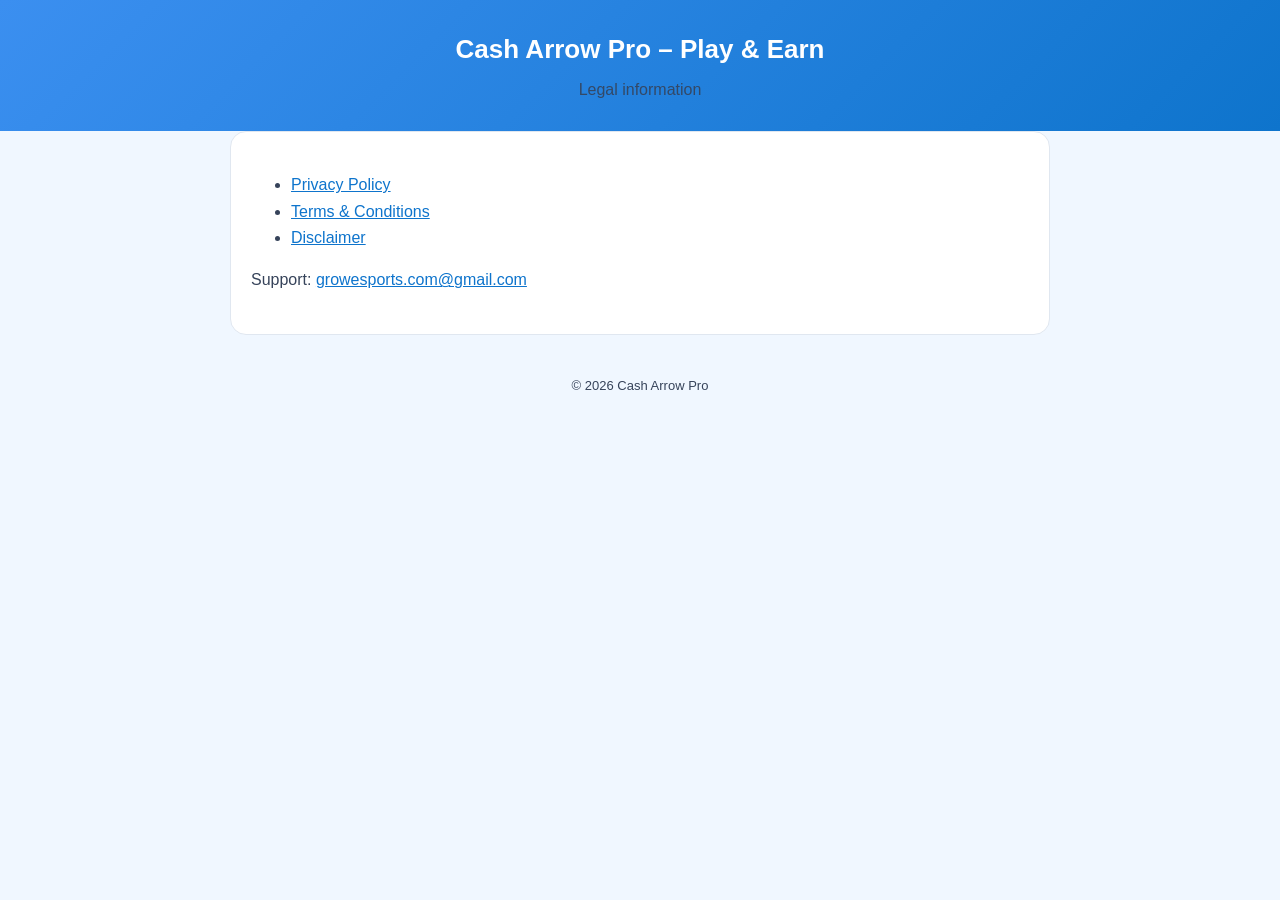
==== index.html @ 1b76504b "Cash Arrow Pro privacy policy, terms and disclaimer" ====
<!doctype html>
<html lang="en">
<head>
<meta charset="utf-8">
<meta name="viewport" content="width=device-width, initial-scale=1">
<title>Cash Arrow Pro – Legal</title>
<link rel="stylesheet" href="style.css">
</head>
<body>
<header>
  <h1>Cash Arrow Pro – Play &amp; Earn</h1>
  <p>Legal information</p>
</header>
<main>
<ul>
  <li><a href="privacy.html">Privacy Policy</a></li>
  <li><a href="terms.html">Terms &amp; Conditions</a></li>
  <li><a href="disclaimer.html">Disclaimer</a></li>
</ul>
<p>Support: <a href="mailto:growesports.com@gmail.com">growesports.com@gmail.com</a></p>
</main>
<footer>© 2026 Cash Arrow Pro</footer>
</body>
</html>
---- style.css ----
:root {
  --bg: #f0f7ff;
  --card: #ffffff;
  --ink: #131a2e;
  --soft: #36435a;
  --primary: #0e74cc;
  --line: #e0e7f0;
}
@media (prefers-color-scheme: dark) {
  :root {
    --bg: #0b1430;
    --card: #131f44;
    --ink: #eef3ff;
    --soft: #b9c6e6;
    --primary: #6cb4ff;
    --line: #26386b;
  }
}
* { box-sizing: border-box; }
body {
  margin: 0;
  background: var(--bg);
  color: var(--ink);
  font: 16px/1.65 -apple-system, BlinkMacSystemFont, "Segoe UI", Roboto, Helvetica, Arial, sans-serif;
}
header {
  background: linear-gradient(135deg, #3b8ff0, #0e74cc);
  color: #fff;
  padding: 28px 16px;
  text-align: center;
}
header h1 { margin: 0; font-size: 26px; }
header p { margin: 6px 0 0; opacity: .9; }
nav { text-align: center; padding: 12px 16px; }
nav a { color: var(--primary); margin: 0 10px; font-weight: 600; text-decoration: none; }
main {
  max-width: 820px;
  margin: 0 auto 40px;
  padding: 24px 20px;
  background: var(--card);
  border: 1px solid var(--line);
  border-radius: 16px;
}
@media (max-width: 860px) { main { margin: 0 16px 40px; } }
h2 { color: var(--primary); margin-top: 28px; font-size: 20px; }
p, li { color: var(--soft); }
strong { color: var(--ink); }
a { color: var(--primary); }
.updated { font-size: 14px; color: var(--soft); }
footer { text-align: center; font-size: 13px; color: var(--soft); padding: 0 16px 32px; }
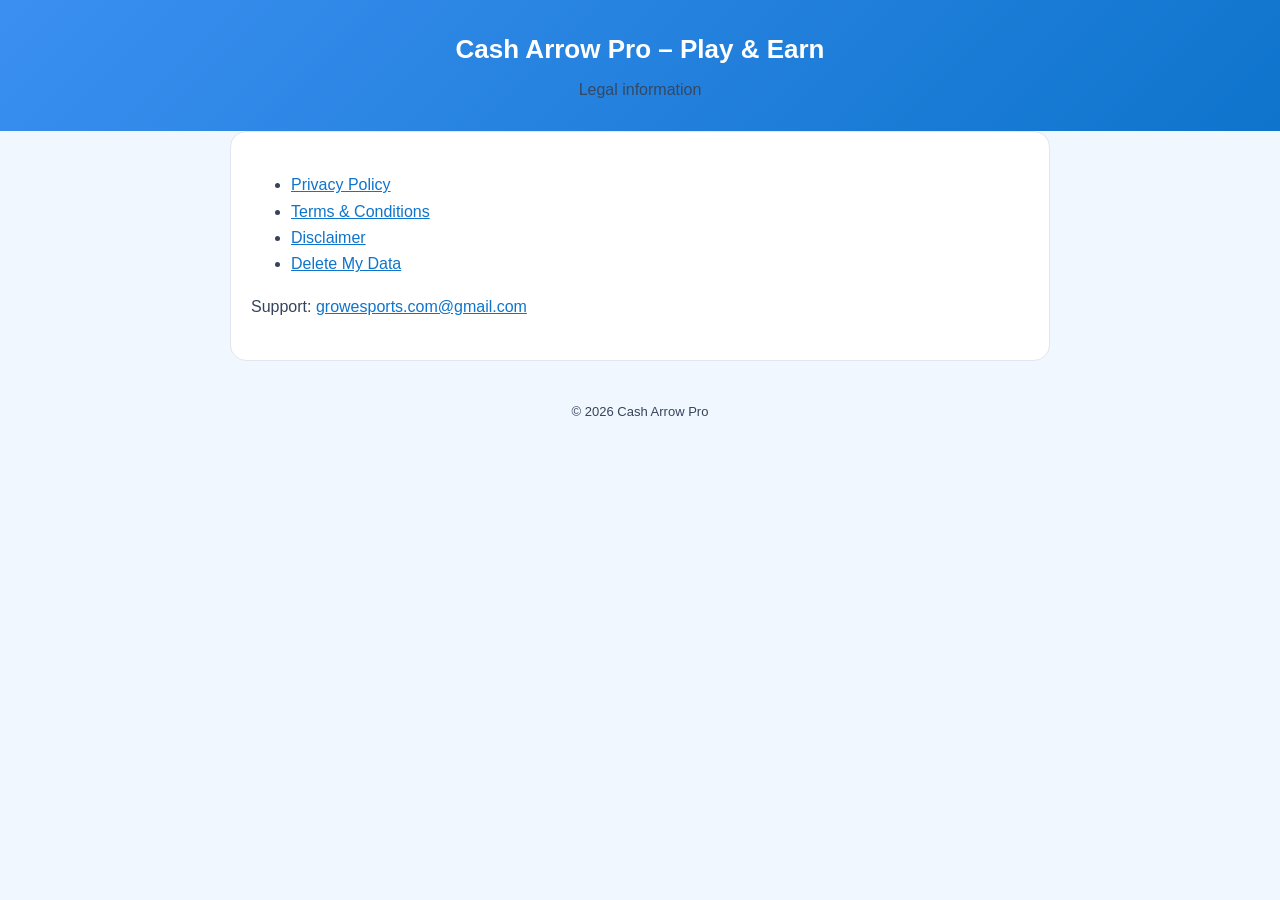
==== commit e17907f5: "Add data deletion page" ====
--- a/index.html
+++ b/index.html
@@ -16,6 +16,7 @@
   <li><a href="privacy.html">Privacy Policy</a></li>
   <li><a href="terms.html">Terms &amp; Conditions</a></li>
   <li><a href="disclaimer.html">Disclaimer</a></li>
+  <li><a href="delete-data.html">Delete My Data</a></li>
 </ul>
 <p>Support: <a href="mailto:growesports.com@gmail.com">growesports.com@gmail.com</a></p>
 </main>
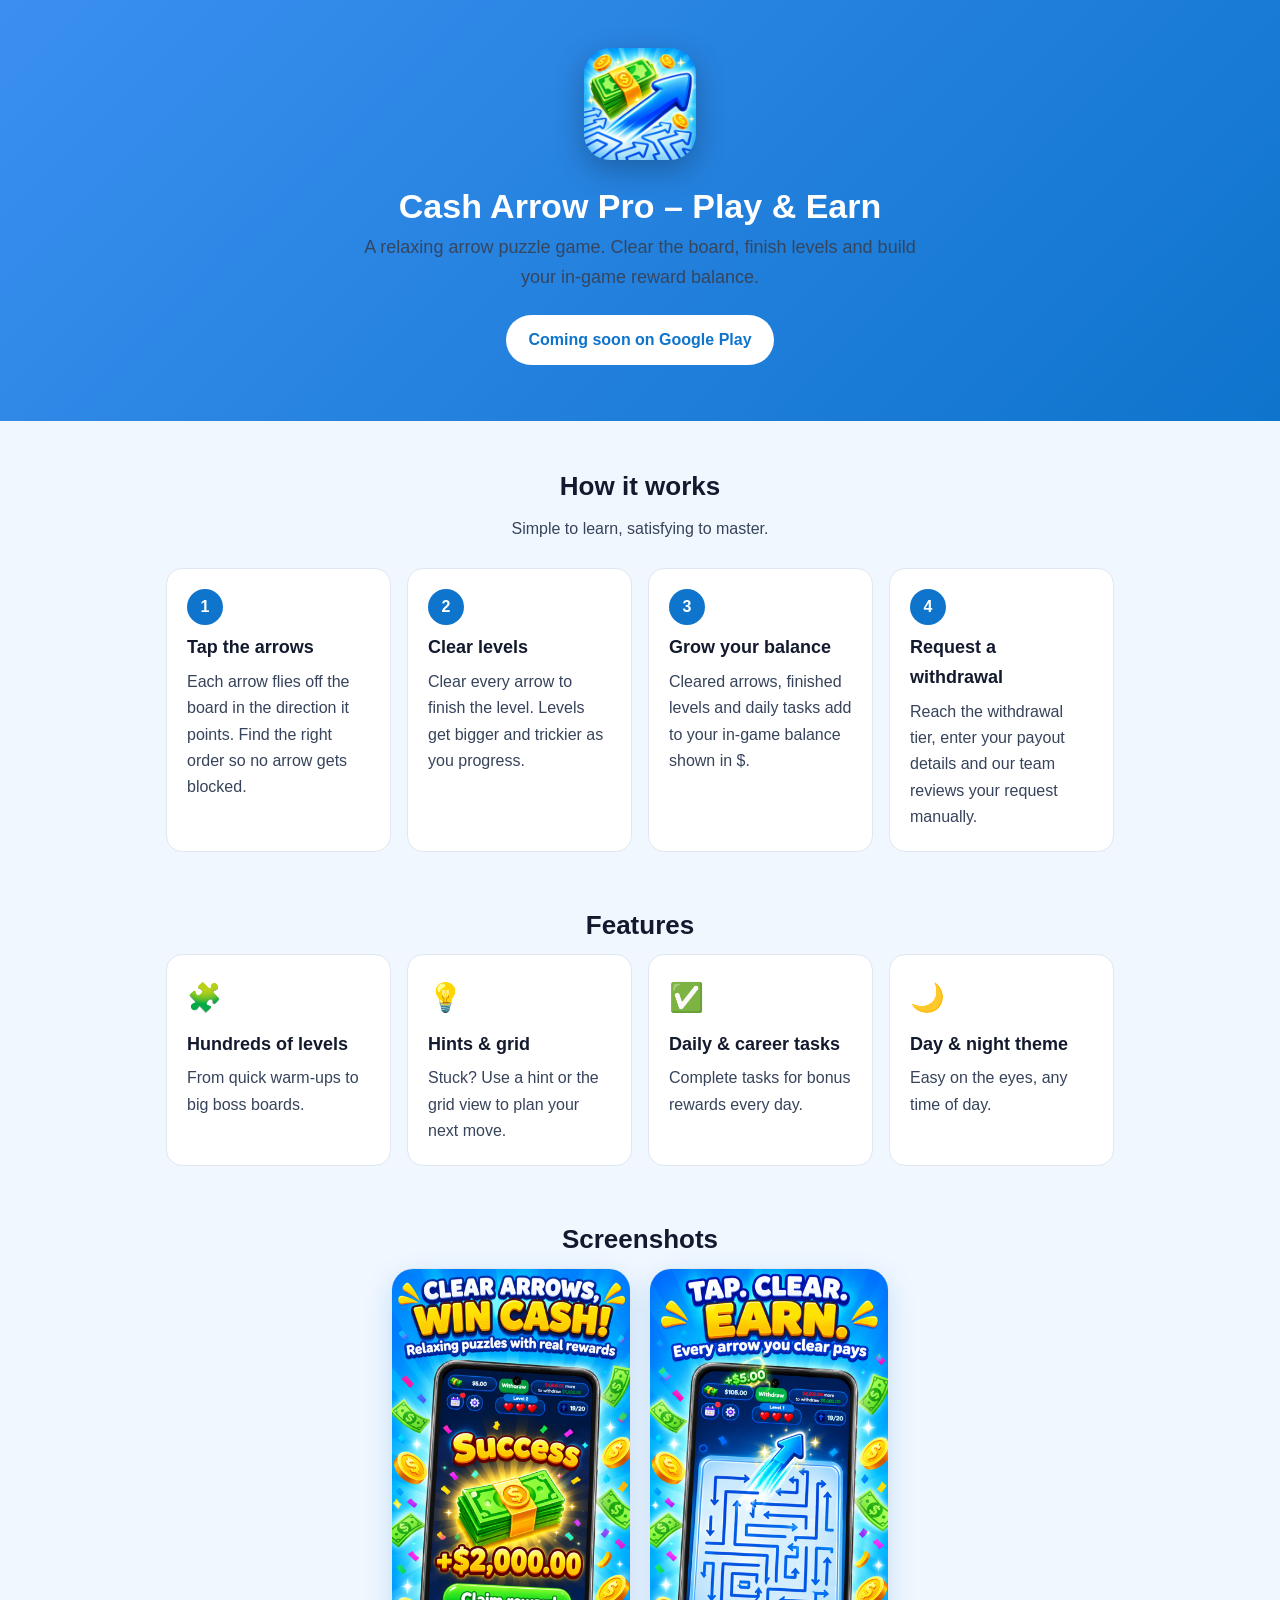
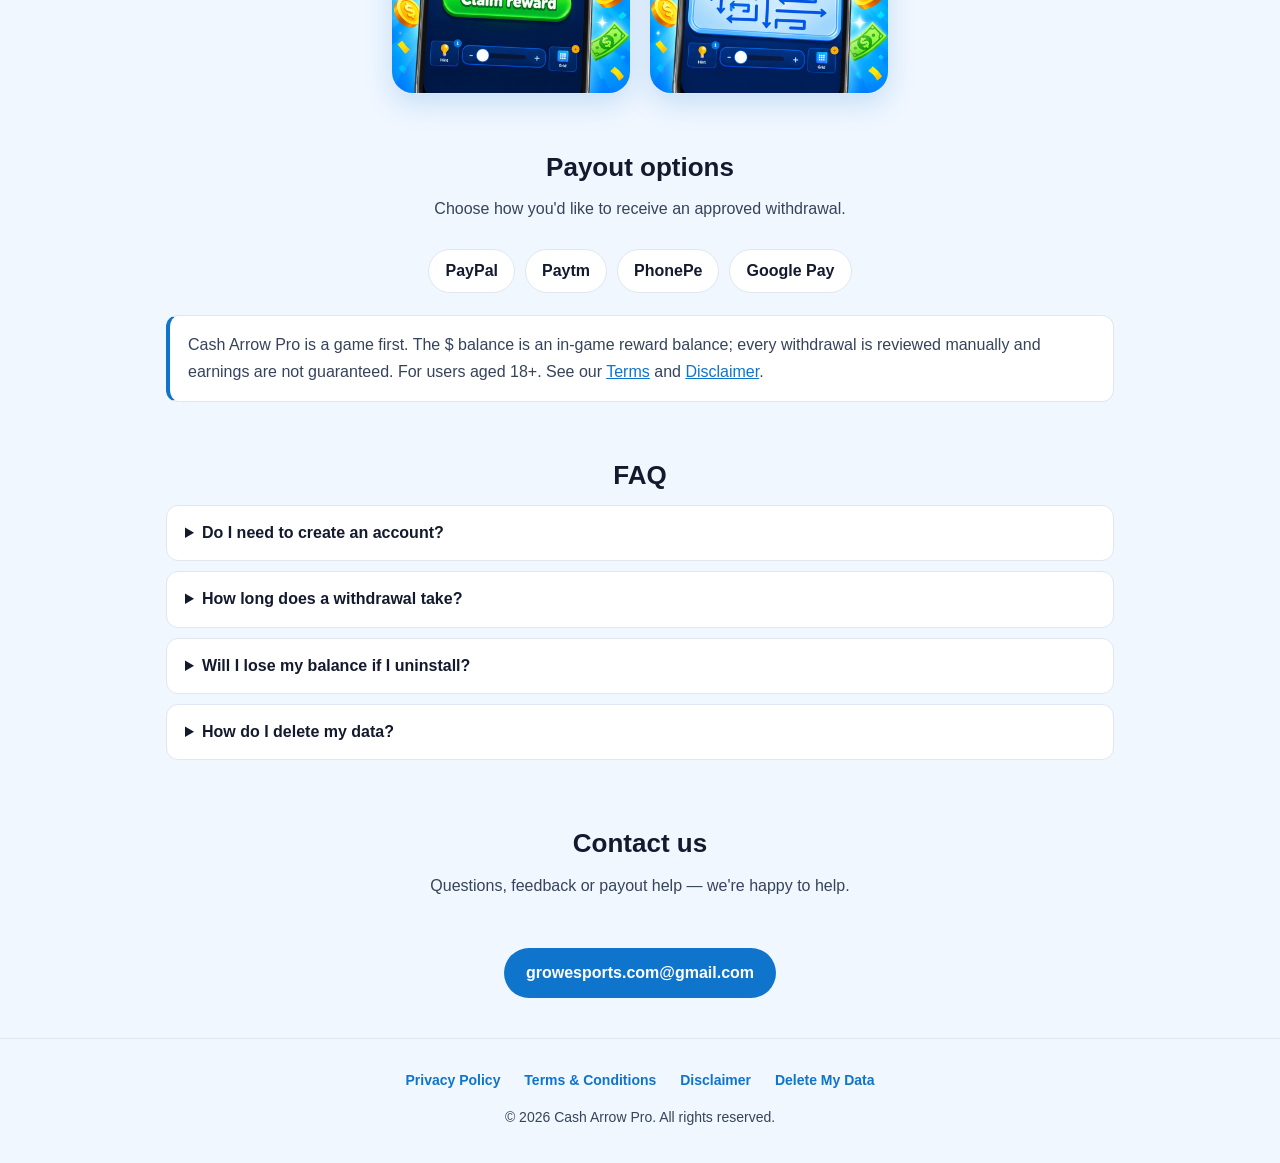
==== commit 3c10505d: "Landing page: app overview, features, FAQ; legal links in footer Co-Authored-By: Claude Opus 5.5 <no" ====
--- a/index.html
+++ b/index.html
@@ -3,23 +3,112 @@
 <head>
 <meta charset="utf-8">
 <meta name="viewport" content="width=device-width, initial-scale=1">
-<title>Cash Arrow Pro – Legal</title>
+<title>Cash Arrow Pro – Play &amp; Earn</title>
+<meta name="description" content="Cash Arrow Pro – Play & Earn: a relaxing arrow puzzle game. Clear arrows, finish levels, complete tasks and build your in-game reward balance.">
+<link rel="icon" href="img/icon.png">
 <link rel="stylesheet" href="style.css">
+<style>
+  .hero { background: linear-gradient(135deg, #3b8ff0, #0e74cc); color: #fff; padding: 48px 16px 56px; text-align: center; }
+  .hero img.logo { width: 112px; height: 112px; border-radius: 26px; box-shadow: 0 10px 30px rgba(0,0,0,.25); }
+  .hero h1 { margin: 18px 0 6px; font-size: 34px; line-height: 1.2; }
+  .hero .tag { margin: 0 auto; max-width: 560px; font-size: 18px; opacity: .95; }
+  .badge { display: inline-block; margin-top: 22px; padding: 12px 22px; border-radius: 999px; background: #fff; color: #0e74cc; font-weight: 700; }
+  .wrap { max-width: 980px; margin: 0 auto; padding: 0 16px; }
+  section { padding: 44px 0 8px; }
+  section > h2 { text-align: center; font-size: 26px; margin: 0 0 8px; color: var(--ink); }
+  section > .sub { text-align: center; margin: 0 auto 26px; max-width: 620px; }
+  .grid { display: grid; gap: 16px; grid-template-columns: repeat(auto-fit, minmax(220px, 1fr)); }
+  .card { background: var(--card); border: 1px solid var(--line); border-radius: 16px; padding: 20px; }
+  .card h3 { margin: 8px 0 6px; font-size: 18px; color: var(--ink); }
+  .card p { margin: 0; }
+  .num { display: inline-grid; place-items: center; width: 36px; height: 36px; border-radius: 50%; background: #0e74cc; color: #fff; font-weight: 700; }
+  .emoji { font-size: 28px; }
+  .shots { display: flex; gap: 18px; justify-content: center; flex-wrap: wrap; }
+  .shots img { width: 240px; max-width: 44vw; border-radius: 22px; border: 1px solid var(--line); box-shadow: 0 10px 28px rgba(14,116,204,.18); }
+  .methods { display: flex; flex-wrap: wrap; gap: 10px; justify-content: center; }
+  .methods span { background: var(--card); border: 1px solid var(--line); border-radius: 999px; padding: 8px 16px; font-weight: 600; color: var(--ink); }
+  .note { background: var(--card); border: 1px solid var(--line); border-left: 4px solid #0e74cc; border-radius: 12px; padding: 16px 18px; margin-top: 22px; }
+  details { background: var(--card); border: 1px solid var(--line); border-radius: 12px; padding: 14px 18px; margin-bottom: 10px; }
+  summary { cursor: pointer; font-weight: 600; color: var(--ink); }
+  details p { margin: 10px 0 0; }
+  .contact { text-align: center; padding-bottom: 40px; }
+  .site-footer { border-top: 1px solid var(--line); padding: 26px 16px 34px; text-align: center; font-size: 14px; color: var(--soft); }
+  .site-footer .links a { display: inline-block; margin: 4px 10px; color: var(--primary); font-weight: 600; text-decoration: none; }
+  .site-footer p { margin: 10px 0 0; }
+</style>
 </head>
 <body>
-<header>
+
+<div class="hero">
+  <img class="logo" src="img/icon.png" alt="Cash Arrow Pro icon">
   <h1>Cash Arrow Pro – Play &amp; Earn</h1>
-  <p>Legal information</p>
-</header>
-<main>
-<ul>
-  <li><a href="privacy.html">Privacy Policy</a></li>
-  <li><a href="terms.html">Terms &amp; Conditions</a></li>
-  <li><a href="disclaimer.html">Disclaimer</a></li>
-  <li><a href="delete-data.html">Delete My Data</a></li>
-</ul>
-<p>Support: <a href="mailto:growesports.com@gmail.com">growesports.com@gmail.com</a></p>
-</main>
-<footer>© 2026 Cash Arrow Pro</footer>
+  <p class="tag">A relaxing arrow puzzle game. Clear the board, finish levels and build your in-game reward balance.</p>
+  <span class="badge">Coming soon on Google Play</span>
+</div>
+
+<div class="wrap">
+
+  <section>
+    <h2>How it works</h2>
+    <p class="sub">Simple to learn, satisfying to master.</p>
+    <div class="grid">
+      <div class="card"><span class="num">1</span><h3>Tap the arrows</h3><p>Each arrow flies off the board in the direction it points. Find the right order so no arrow gets blocked.</p></div>
+      <div class="card"><span class="num">2</span><h3>Clear levels</h3><p>Clear every arrow to finish the level. Levels get bigger and trickier as you progress.</p></div>
+      <div class="card"><span class="num">3</span><h3>Grow your balance</h3><p>Cleared arrows, finished levels and daily tasks add to your in-game balance shown in $.</p></div>
+      <div class="card"><span class="num">4</span><h3>Request a withdrawal</h3><p>Reach the withdrawal tier, enter your payout details and our team reviews your request manually.</p></div>
+    </div>
+  </section>
+
+  <section>
+    <h2>Features</h2>
+    <div class="grid">
+      <div class="card"><div class="emoji">🧩</div><h3>Hundreds of levels</h3><p>From quick warm-ups to big boss boards.</p></div>
+      <div class="card"><div class="emoji">💡</div><h3>Hints &amp; grid</h3><p>Stuck? Use a hint or the grid view to plan your next move.</p></div>
+      <div class="card"><div class="emoji">✅</div><h3>Daily &amp; career tasks</h3><p>Complete tasks for bonus rewards every day.</p></div>
+      <div class="card"><div class="emoji">🌙</div><h3>Day &amp; night theme</h3><p>Easy on the eyes, any time of day.</p></div>
+    </div>
+  </section>
+
+  <section>
+    <h2>Screenshots</h2>
+    <div class="shots">
+      <img src="img/shot1.png" alt="Cash Arrow Pro gameplay screenshot" loading="lazy">
+      <img src="img/shot2.png" alt="Cash Arrow Pro screenshot" loading="lazy">
+    </div>
+  </section>
+
+  <section>
+    <h2>Payout options</h2>
+    <p class="sub">Choose how you'd like to receive an approved withdrawal.</p>
+    <div class="methods"><span>PayPal</span><span>Paytm</span><span>PhonePe</span><span>Google Pay</span></div>
+    <div class="note"><p style="margin:0">Cash Arrow Pro is a game first. The $ balance is an in-game reward balance; every withdrawal is reviewed manually and earnings are not guaranteed. For users aged 18+. See our <a href="terms.html">Terms</a> and <a href="disclaimer.html">Disclaimer</a>.</p></div>
+  </section>
+
+  <section>
+    <h2>FAQ</h2>
+    <details><summary>Do I need to create an account?</summary><p>No. There is no login. Your progress is saved on your device and you get a User ID (Settings → User ID).</p></details>
+    <details><summary>How long does a withdrawal take?</summary><p>Each request is reviewed by our team before payment, so it can take some time. We'll contact you on the email you entered if we need anything.</p></details>
+    <details><summary>Will I lose my balance if I uninstall?</summary><p>Yes. Your balance is stored on your device, so uninstalling or clearing app data removes it.</p></details>
+    <details><summary>How do I delete my data?</summary><p>Follow the steps on our <a href="delete-data.html">Delete My Data</a> page.</p></details>
+  </section>
+
+  <section class="contact">
+    <h2>Contact us</h2>
+    <p class="sub">Questions, feedback or payout help — we're happy to help.</p>
+    <a class="badge" style="background:#0e74cc;color:#fff;text-decoration:none" href="mailto:growesports.com@gmail.com">growesports.com@gmail.com</a>
+  </section>
+
+</div>
+
+<footer class="site-footer">
+  <div class="links">
+    <a href="privacy.html">Privacy Policy</a>
+    <a href="terms.html">Terms &amp; Conditions</a>
+    <a href="disclaimer.html">Disclaimer</a>
+    <a href="delete-data.html">Delete My Data</a>
+  </div>
+  <p>© 2026 Cash Arrow Pro. All rights reserved.</p>
+</footer>
+
 </body>
 </html>
